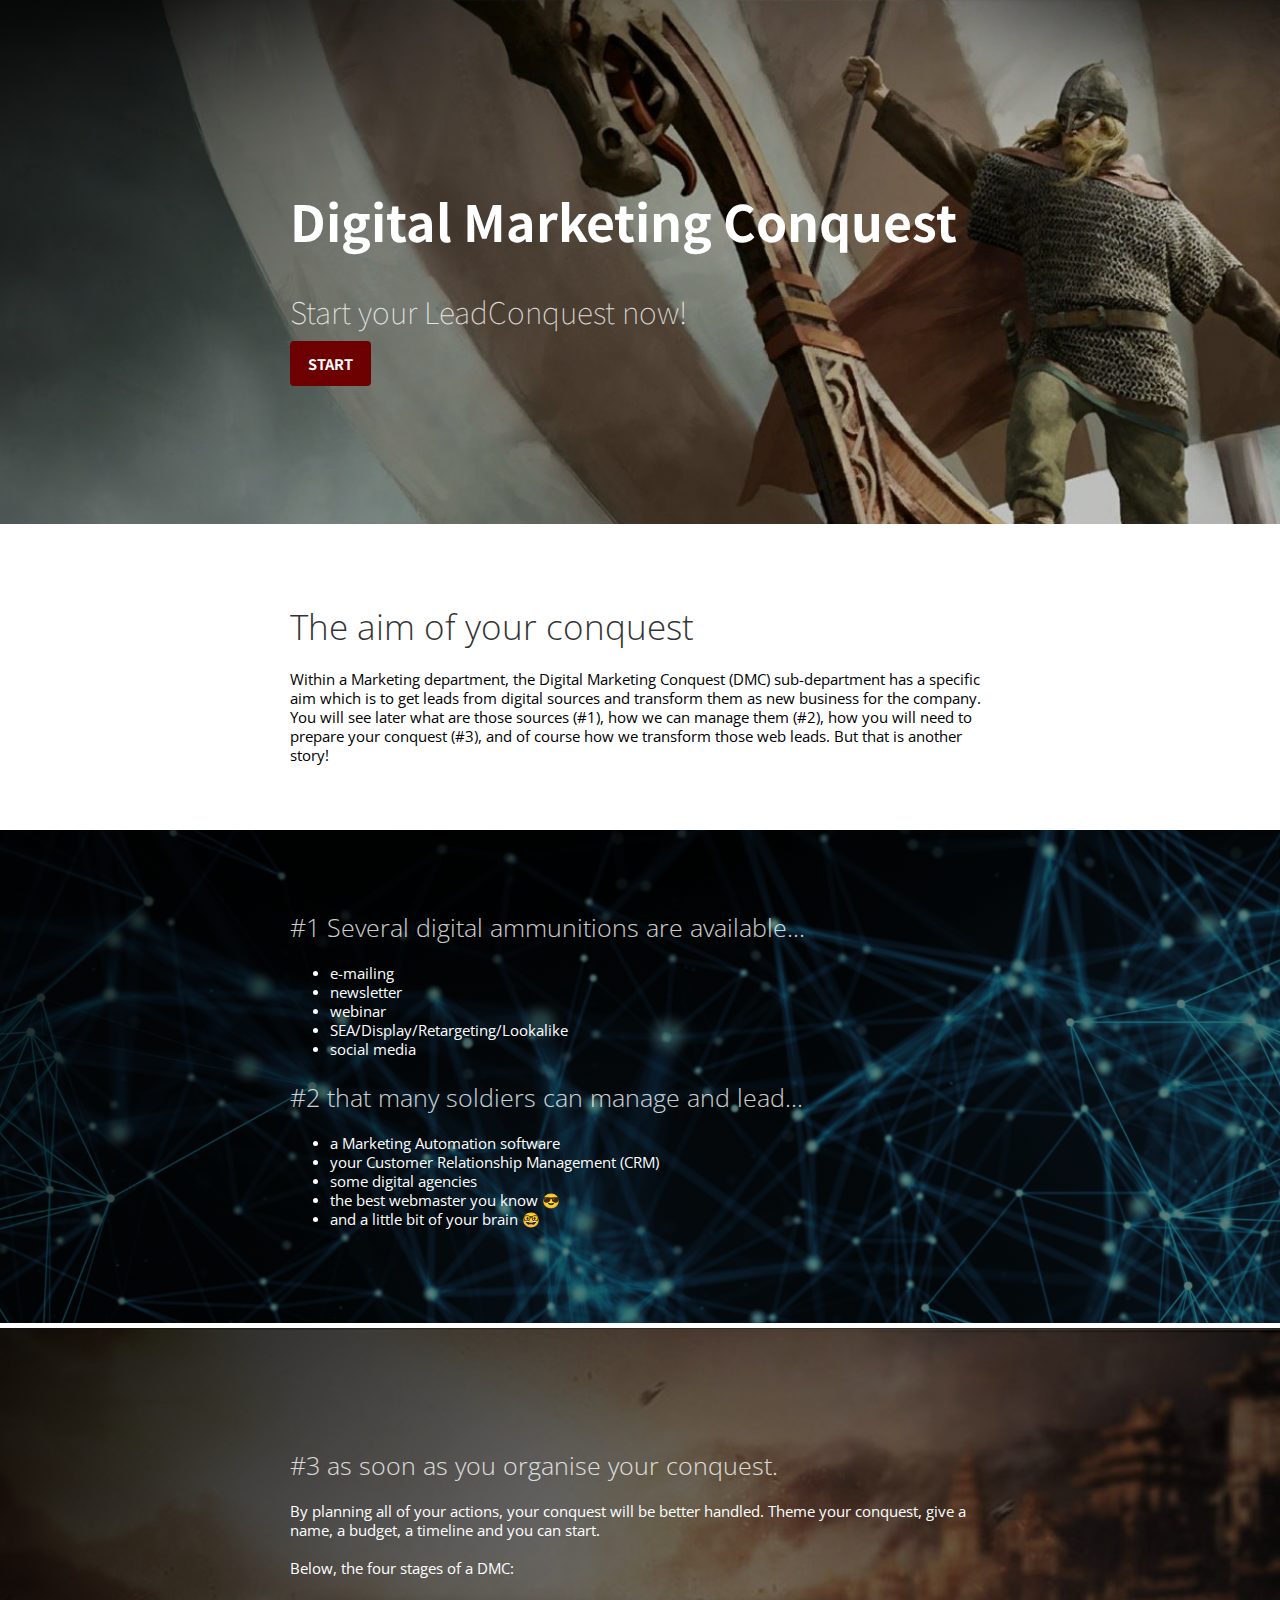
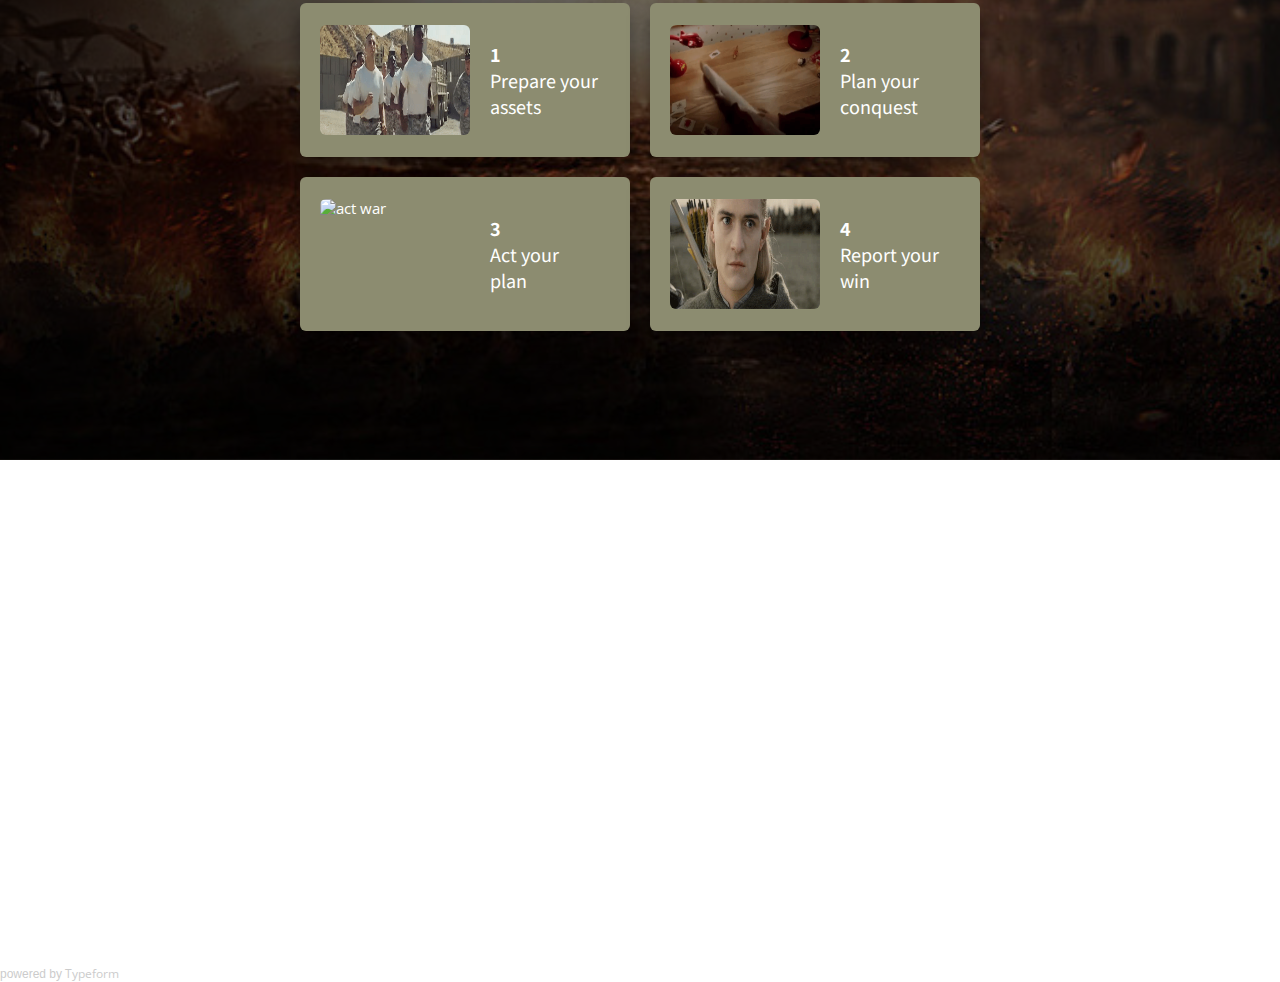
==== index.html @ 017928d8 "..." ====
<!DOCTYPE html>
<html>
	<head>
<!-- Global site tag (gtag.js) - Google Analytics -->
<script async src="https://www.googletagmanager.com/gtag/js?id=UA-130621157-1"></script>
<script>
  window.dataLayer = window.dataLayer || [];
  function gtag(){dataLayer.push(arguments);}
  gtag('js', new Date());

  gtag('config', 'UA-130621157-1');
</script>
		<link rel="shortcut icon" href="images/favicon.ico" type="image/x-icon">
		<link rel="icon" href="images/favicon.ico" type="image/x-icon">
		<title>LeadConquest</title>
		<meta charset="utf-8">
		<link rel="stylesheet" href="css/style.css">
	</head>
	<body>
	<div class="banner">
		<div class="container">
			<h1>Digital Marketing Conquest</h1>
			<h2>Start your LeadConquest now!</h2>
			<a href="#joinLeadConquest" class="button">START</a>
		</div>
	</div>
	<div class="banner-second">
		<div class="container">
		<h2>The aim of your conquest</h2>
		<p>
			Within a Marketing department, the Digital Marketing Conquest (DMC) sub-department has a specific aim which is to get leads from digital sources and transform them as new business for the company. 
			You will see later what are those sources (#1), how we can manage them (#2), how you will need to prepare your conquest (#3), and of course how we transform those web leads. But that is another story! 
		</p>
		</div>
	</div>
	<div class="banner-third">
		<div class="container">
		<h2>#1 Several digital ammunitions are available...</h2>
		<p>
			<ul>
				<li>
					e-mailing
				</li>
				<li>
					newsletter
				</li>
				<li>
					webinar
				</li>
				<li>
					SEA/Display/Retargeting/Lookalike
				</li>
				<li>
					social media
				</li>
			</ul>
		</p>
		<h2>#2 that many soldiers can manage and lead...</h2>
		<p>
			<ul>
				<li>
					a Marketing Automation software
				</li>
				<li>
					your Customer Relationship Management (CRM)
				</li>
				<li>
					some digital agencies
				</li>
				<li>
					the best webmaster you know 😎
				</li>
				<li>
					and a little bit of your brain 🤓
				</li>
			</ul>
		</p>
		<br>
		</div>
	</div>
	<div class="banner-fourth">
		<div class="container">
		<h2>#3 as soon as you organise your conquest. </h2>
		<p>
			By planning all of your actions, your conquest will be better handled. 
			Theme your conquest, give a name, a budget, a timeline and you can start.
			<br><br>Below, the four stages of a DMC:
		</p>
		<div class="cards">
		<div class="card">
			<img src="images/giphy_army.gif" alt="army soldiers" width="170" height="110">
			<h3><b>1</b><br>Prepare your assets</h3>
		</div>
		<div class="card">
			<img src="images/giphy_plan.gif" alt="map war" width="170" height="110">
			<h3><b>2</b><br>Plan your conquest</h3>
		</div>
		<div class="card">
			<img src="images/giphy_act.gif" alt="act war" width="170" height="110">
			<h3><b>3</b><br>Act your<br>plan</h3>
		</div>
		<div class="card">
			<img src="images/giphy_report.gif" alt="reporting" width="170" height="110">
			<h3><b>4</b><br>Report your win</h3>
		</div>
		</div>
		<br>
	</div>
	</div>
	<div id="joinLeadConquest">
		<div class="typeform-widget" data-url="https://steffinicolaides.typeform.com/to/j7Z5PM" style="width: 100%; height: 500px;">
		</div>
		<script> (function() { var qs,js,q,s,d=document, gi=d.getElementById, ce=d.createElement, gt=d.getElementsByTagName, id="typef_orm", b="https://embed.typeform.com/"; if(!gi.call(d,id)) { js=ce.call(d,"script"); js.id=id; js.src=b+"embed.js"; q=gt.call(d,"script")[0]; q.parentNode.insertBefore(js,q) } })()
		</script>
		<div style="font-family: Sans-Serif;font-size: 12px;color: #999;opacity: 0.5; padding-top: 5px;"> powered by <a href="https://admin.typeform.com/signup?utm_campaign=j7Z5PM&utm_source=typeform.com-12942744-Basic&utm_medium=typeform&utm_content=typeform-embedded-poweredbytypeform&utm_term=EN" style="color: #999" target="_blank">Typeform</a>
		</div>
	</div>
	</body>
</html>
---- css/style.css ----
@import url("https://fonts.googleapis.com/css?family=Lora|Noto+Sans+TC|Roboto|Open+Sans");
@import url("components/container.css");
@import url("components/avatar.css");
@import url("components/button.css");
@import url("components/banner.css");
@import url("components/card.css");

body{
	font-family: 'Open Sans', sans-serif;
	font-size: 14.5px;
	margin: 0px;
}
h1, h2, h3{
	font-family: 'Noto Sans TC', sans-serif;
	font-weight: bold;
}
h3{
	font-size: 20px;
}
a{
	text-decoration: none;
	font-family: 'Open Sans', sans-serif;
}
p{
	font-family: 'Open Sans', sans-serif;
}
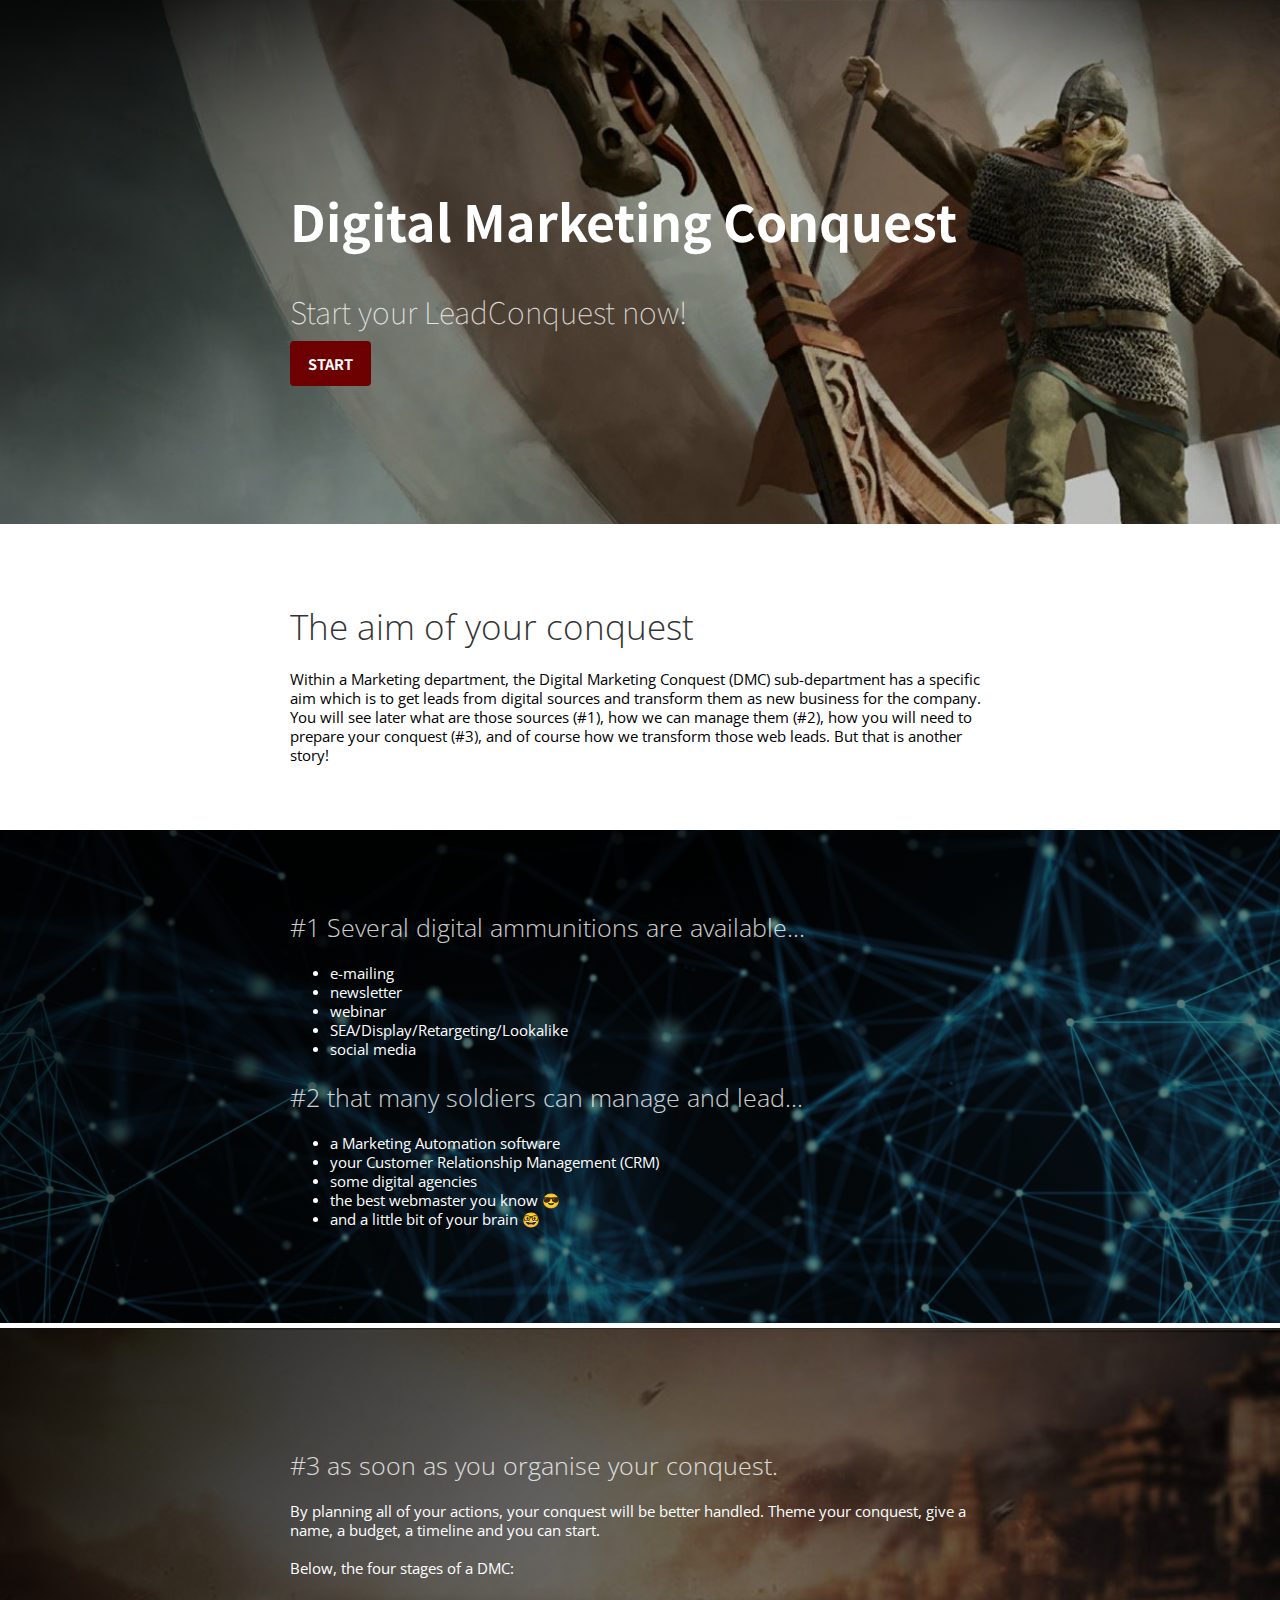
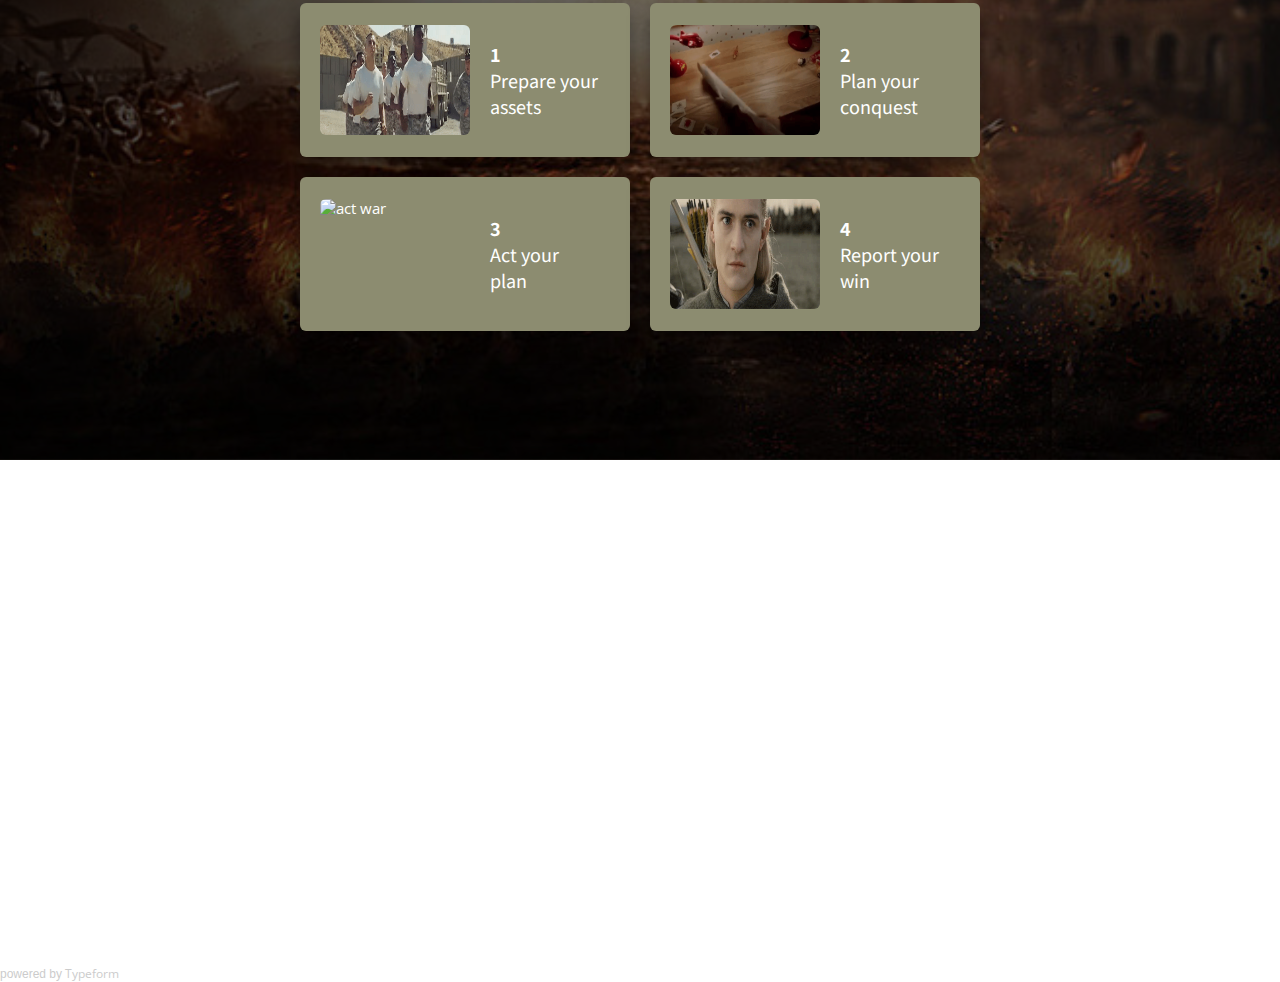
==== commit 80a2daf7: "GA" ====
--- a/index.html
+++ b/index.html
@@ -9,6 +9,8 @@
   gtag('js', new Date());
 
   gtag('config', 'UA-130621157-1');
+</script>
+
 </script>
 		<link rel="shortcut icon" href="images/favicon.ico" type="image/x-icon">
 		<link rel="icon" href="images/favicon.ico" type="image/x-icon">
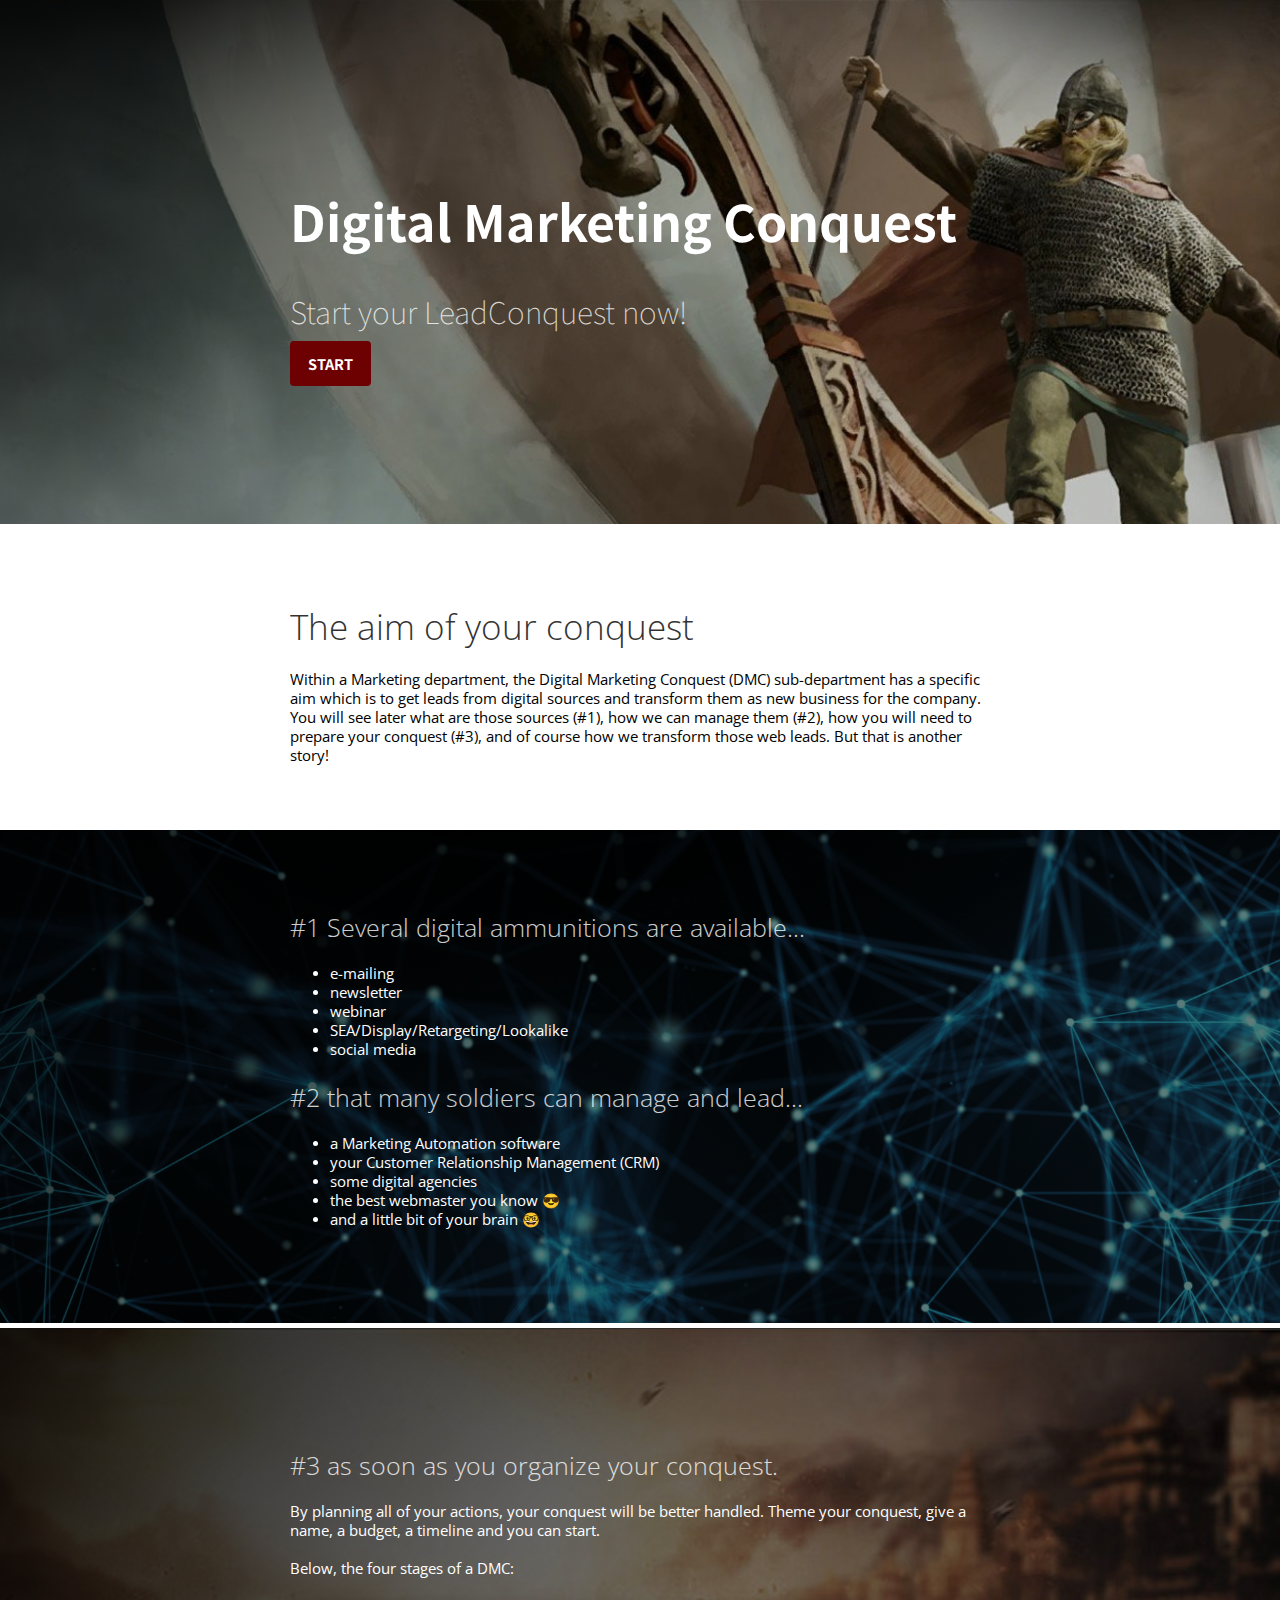
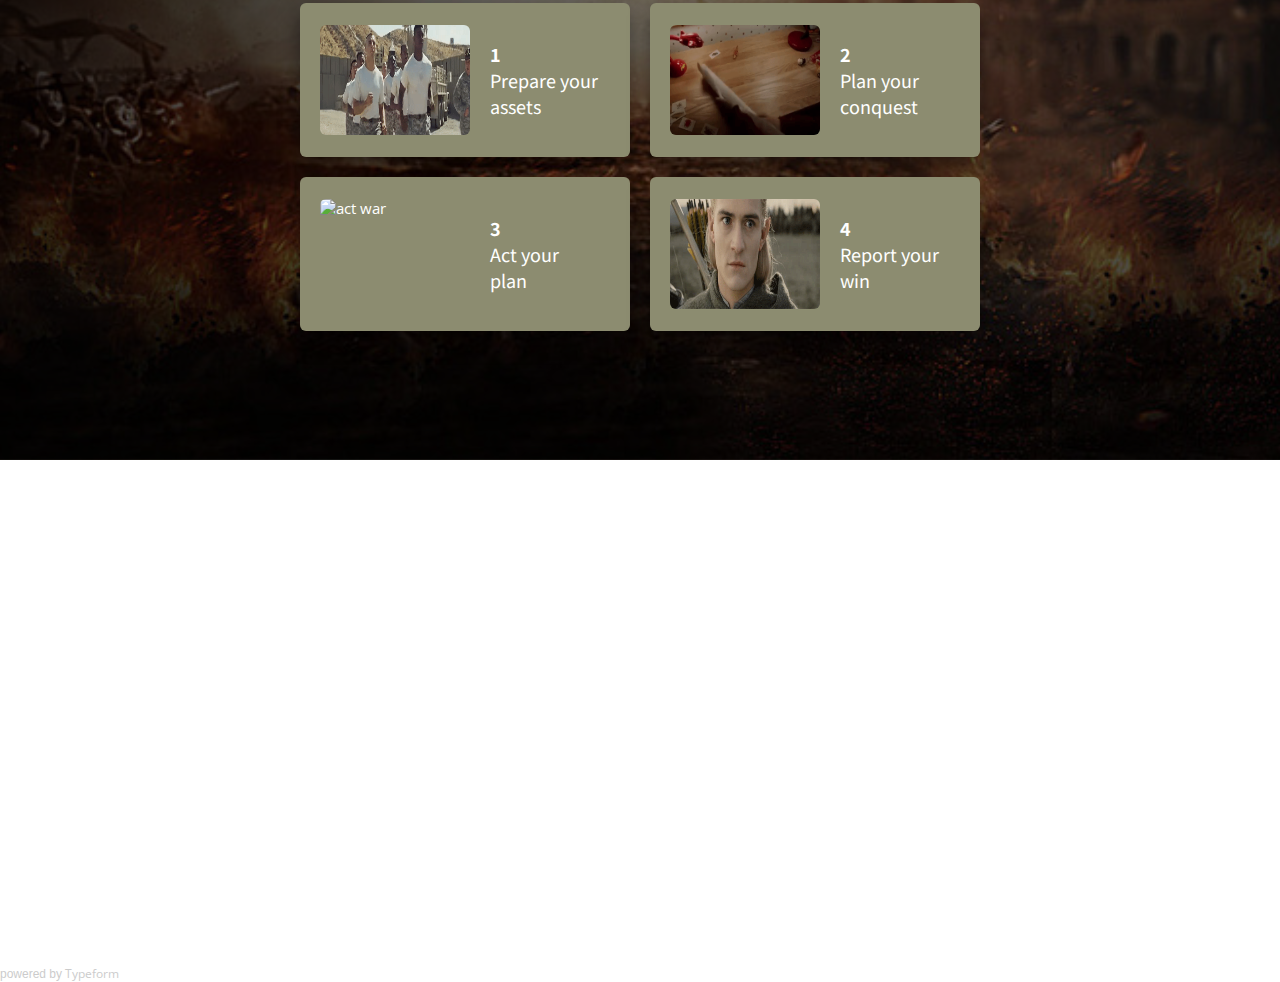
==== commit 73db2122: "test" ====
--- a/index.html
+++ b/index.html
@@ -30,8 +30,8 @@
 		<div class="container">
 		<h2>The aim of your conquest</h2>
 		<p>
-			Within a Marketing department, the Digital Marketing Conquest (DMC) sub-department has a specific aim which is to get leads from digital sources and transform them as new business for the company. 
-			You will see later what are those sources (#1), how we can manage them (#2), how you will need to prepare your conquest (#3), and of course how we transform those web leads. But that is another story! 
+			Within a Marketing department, the Digital Marketing Conquest (DMC) sub-department has a specific aim which is to get leads from digital sources and transform them as new business for the company.
+			You will see later what are those sources (#1), how we can manage them (#2), how you will need to prepare your conquest (#3), and of course how we transform those web leads. But that is another story!
 		</p>
 		</div>
 	</div>
@@ -82,9 +82,9 @@
 	</div>
 	<div class="banner-fourth">
 		<div class="container">
-		<h2>#3 as soon as you organise your conquest. </h2>
+		<h2>#3 as soon as you organize your conquest. </h2>
 		<p>
-			By planning all of your actions, your conquest will be better handled. 
+			By planning all of your actions, your conquest will be better handled.
 			Theme your conquest, give a name, a budget, a timeline and you can start.
 			<br><br>Below, the four stages of a DMC:
 		</p>
@@ -118,4 +118,4 @@
 		</div>
 	</div>
 	</body>
-</html>+</html>
--- a/css/style.css
+++ b/css/style.css
@@ -23,4 +23,4 @@
 }
 p{
 	font-family: 'Open Sans', sans-serif;
-}+}
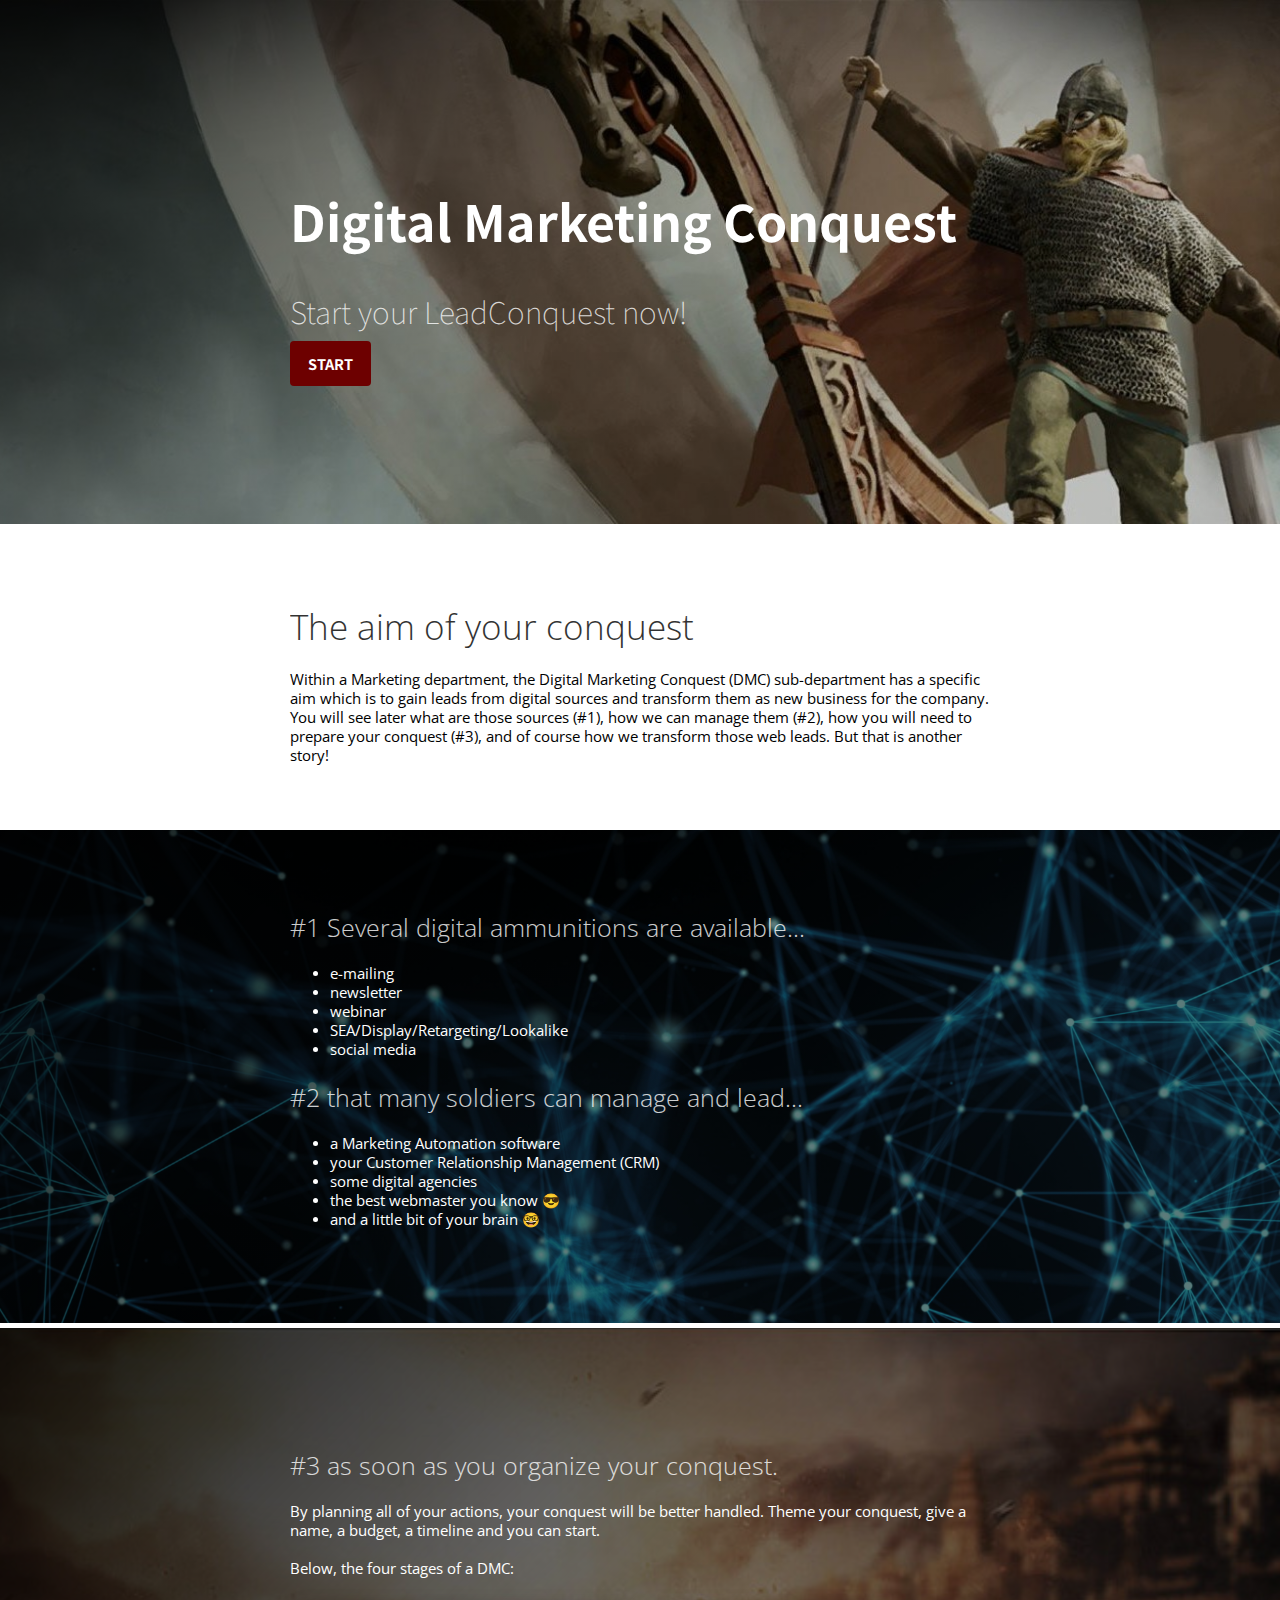
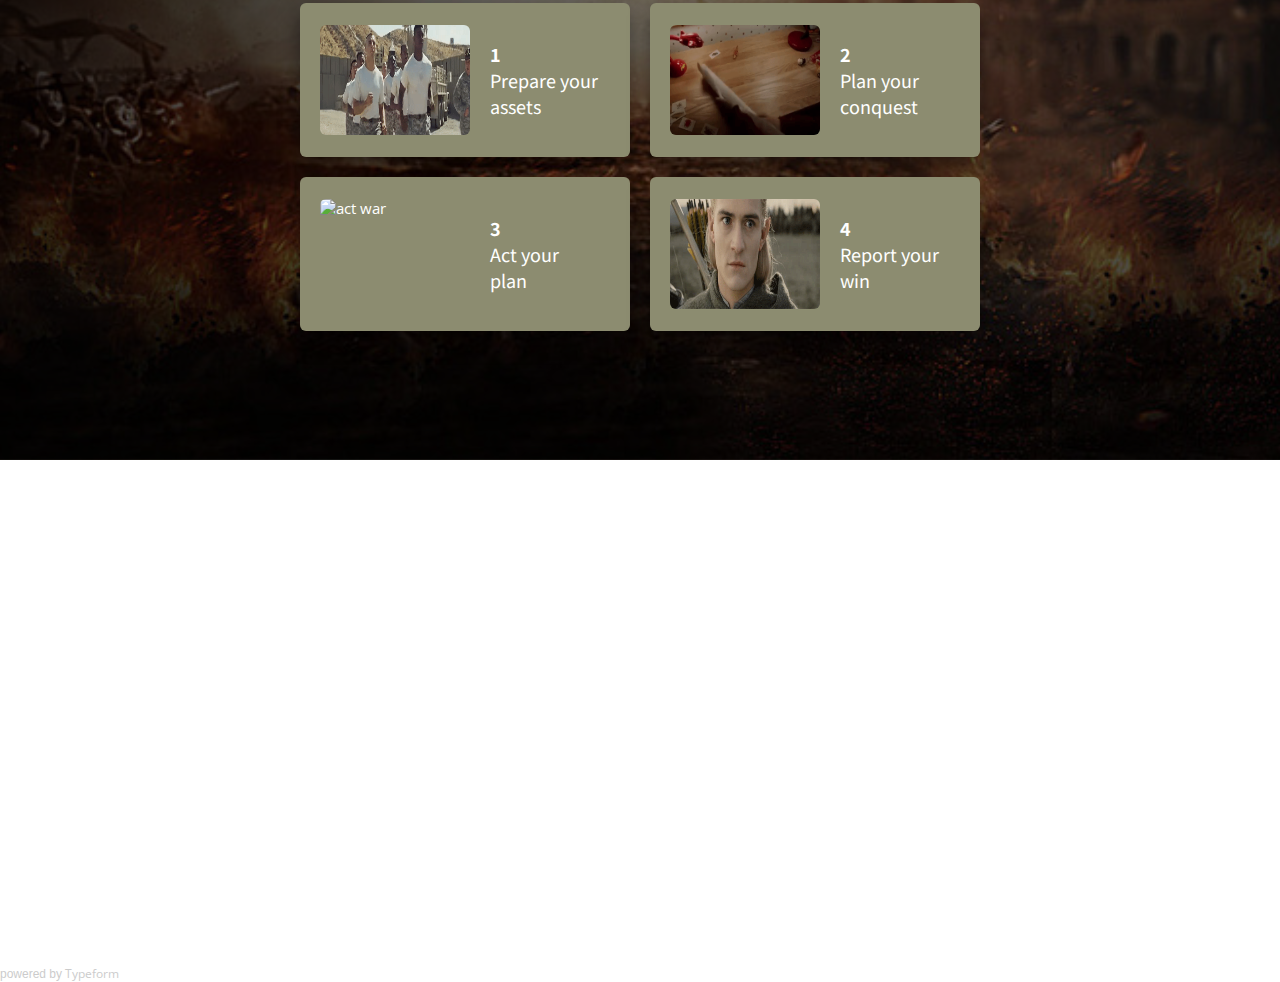
==== commit b9aadaf3: "text" ====
--- a/index.html
+++ b/index.html
@@ -30,7 +30,7 @@
 		<div class="container">
 		<h2>The aim of your conquest</h2>
 		<p>
-			Within a Marketing department, the Digital Marketing Conquest (DMC) sub-department has a specific aim which is to get leads from digital sources and transform them as new business for the company.
+			Within a Marketing department, the Digital Marketing Conquest (DMC) sub-department has a specific aim which is to gain leads from digital sources and transform them as new business for the company.
 			You will see later what are those sources (#1), how we can manage them (#2), how you will need to prepare your conquest (#3), and of course how we transform those web leads. But that is another story!
 		</p>
 		</div>
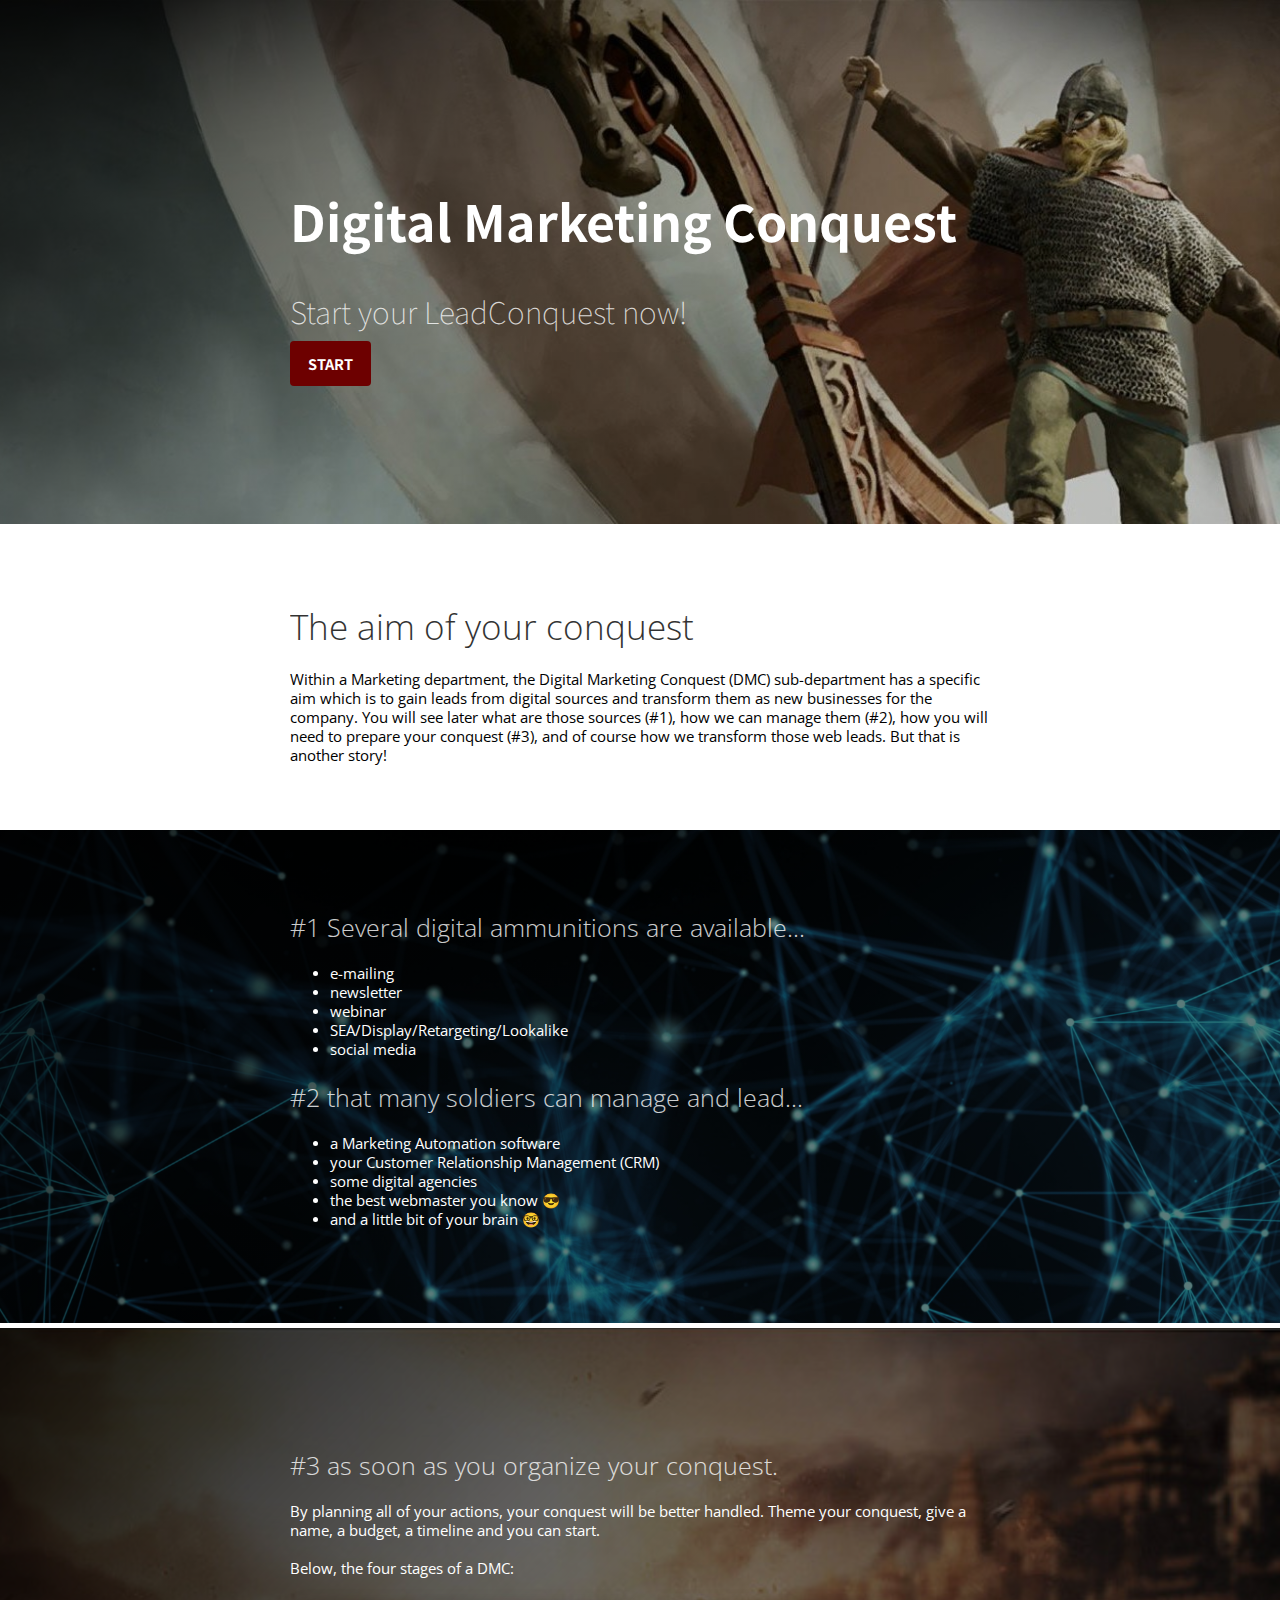
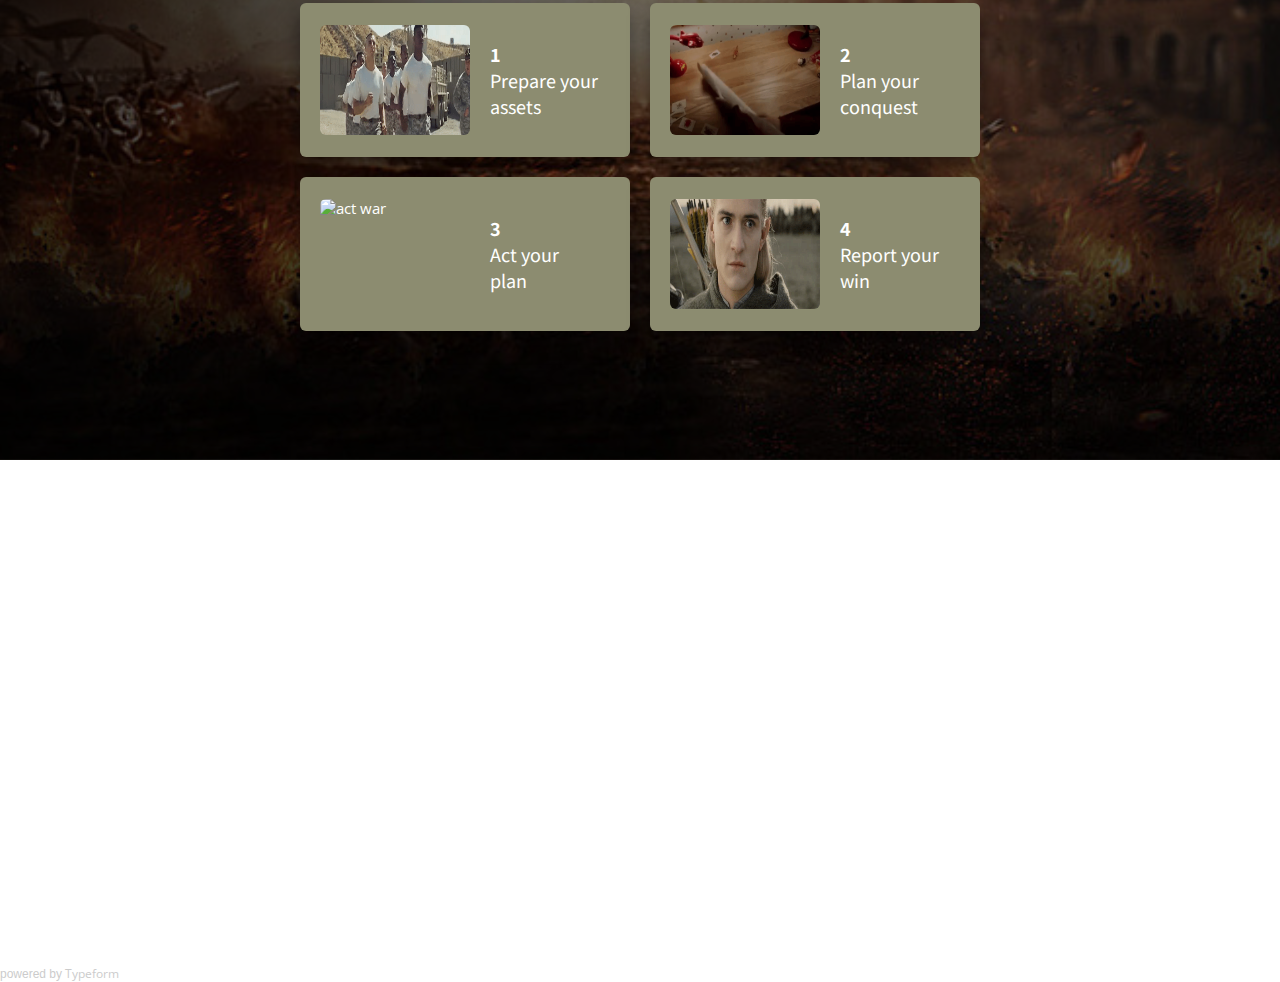
==== commit 1db3c2b2: "Update index.html" ====
--- a/index.html
+++ b/index.html
@@ -30,7 +30,7 @@
 		<div class="container">
 		<h2>The aim of your conquest</h2>
 		<p>
-			Within a Marketing department, the Digital Marketing Conquest (DMC) sub-department has a specific aim which is to gain leads from digital sources and transform them as new business for the company.
+			Within a Marketing department, the Digital Marketing Conquest (DMC) sub-department has a specific aim which is to gain leads from digital sources and transform them as new businesses for the company.
 			You will see later what are those sources (#1), how we can manage them (#2), how you will need to prepare your conquest (#3), and of course how we transform those web leads. But that is another story!
 		</p>
 		</div>
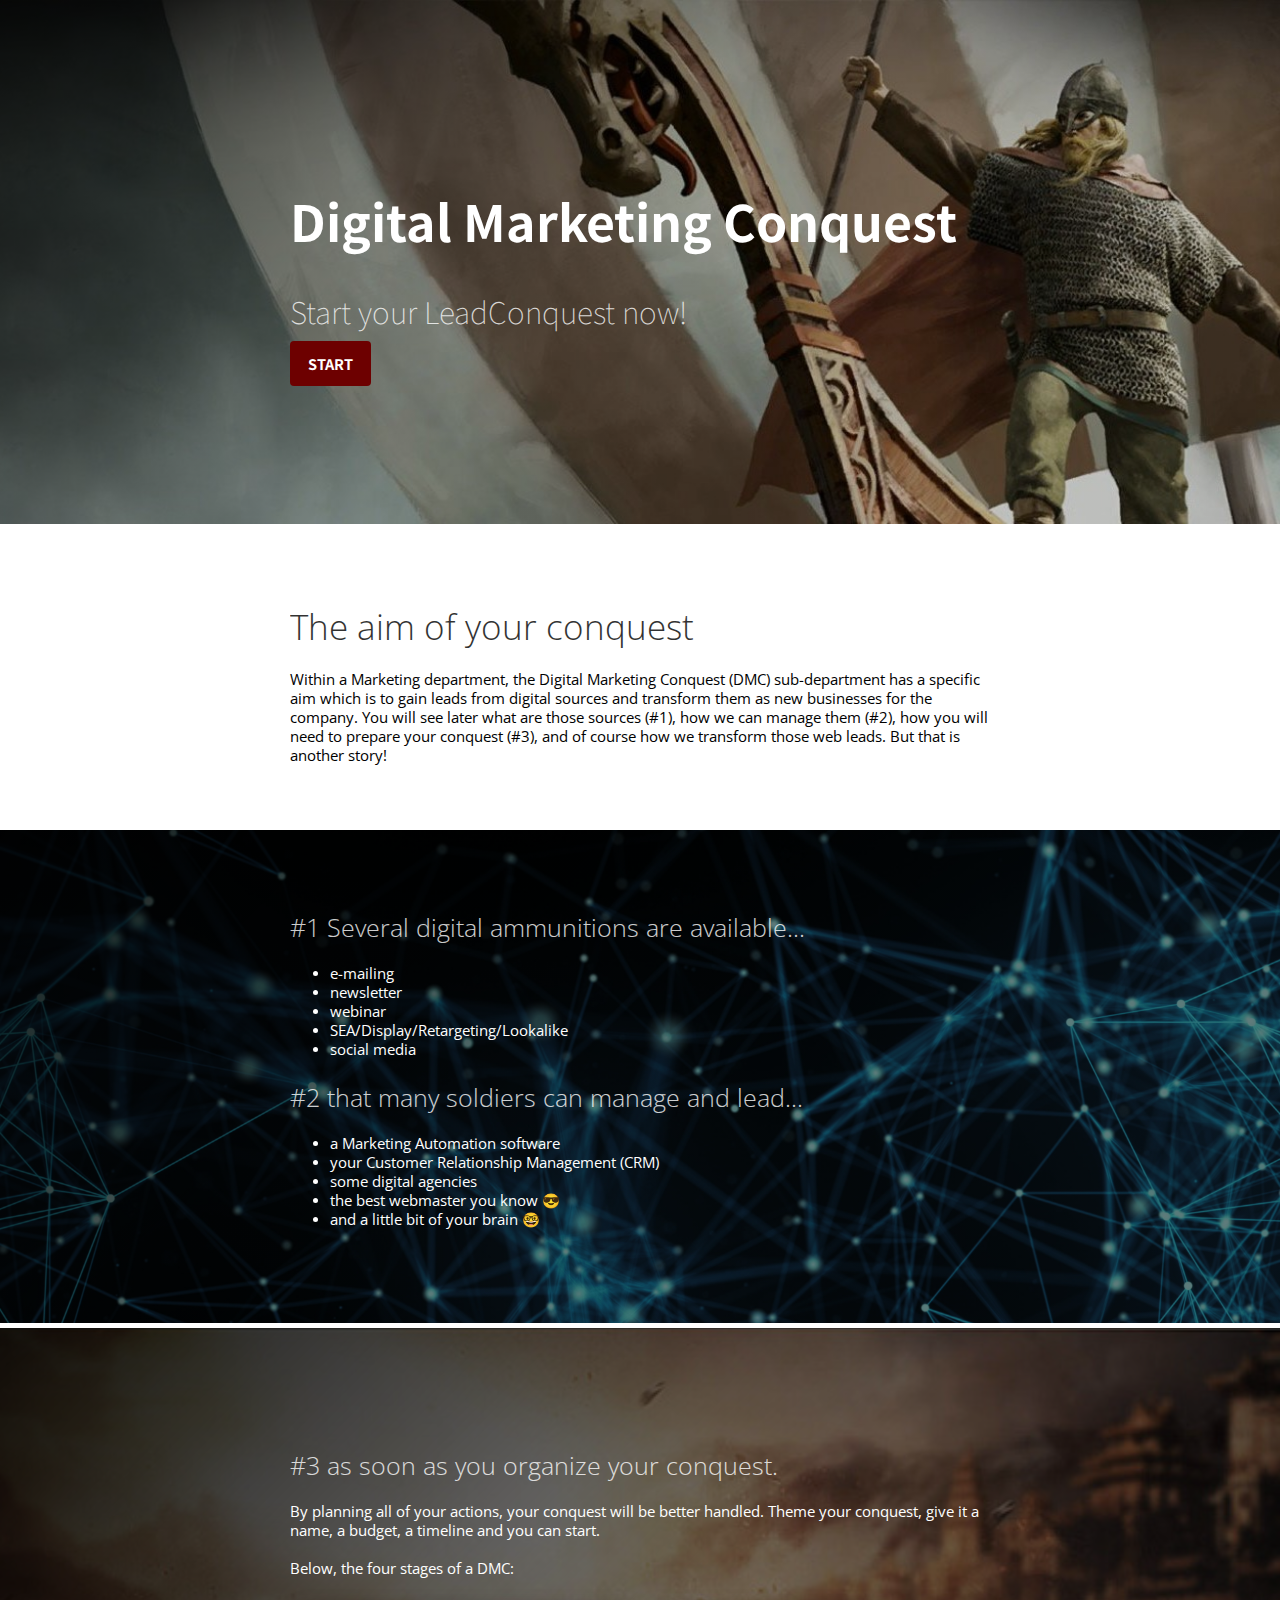
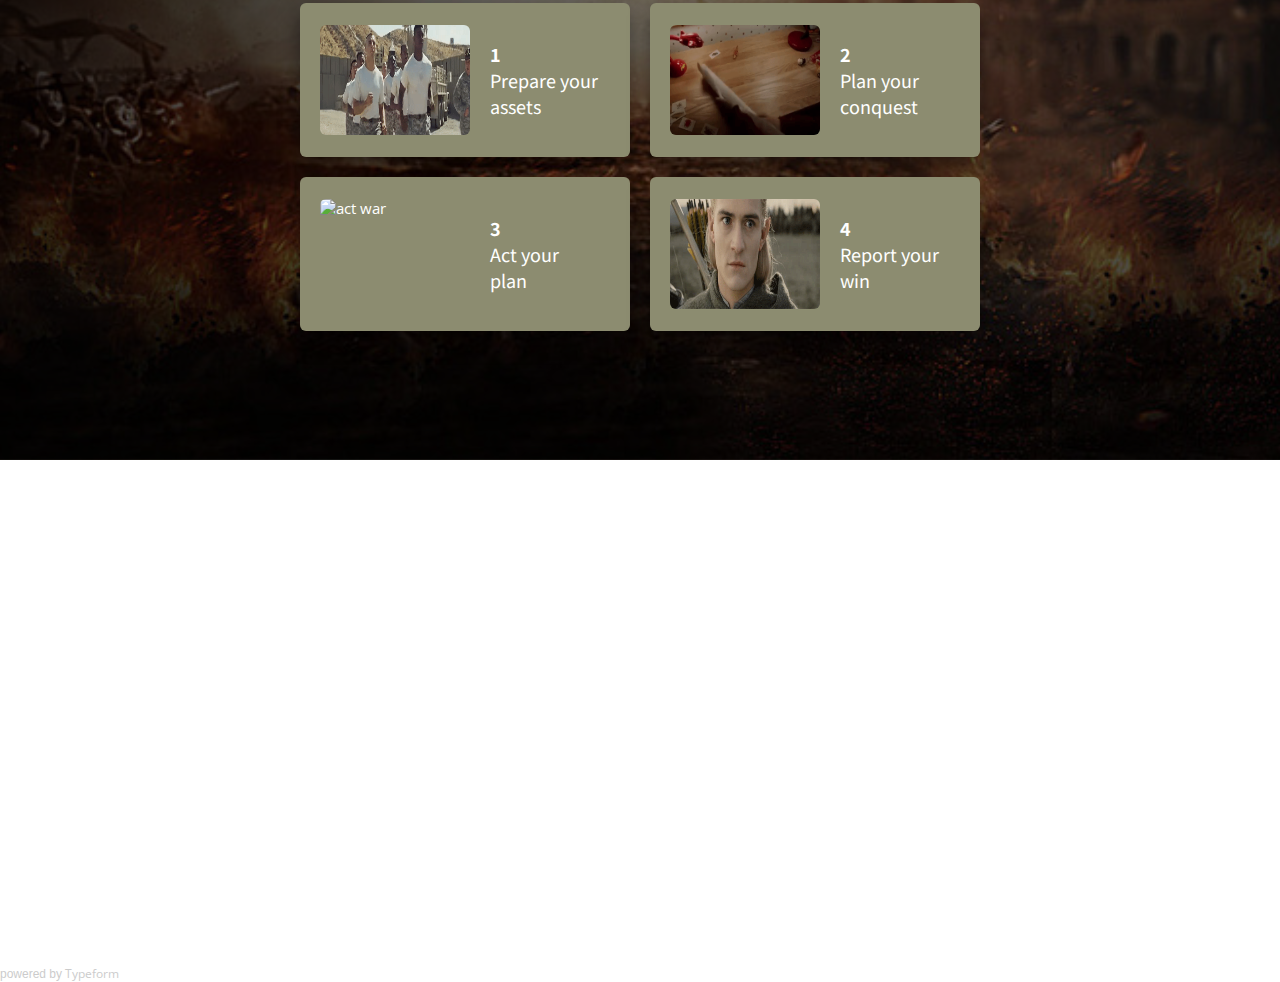
==== commit 09f91940: "Update index.html" ====
--- a/index.html
+++ b/index.html
@@ -85,7 +85,7 @@
 		<h2>#3 as soon as you organize your conquest. </h2>
 		<p>
 			By planning all of your actions, your conquest will be better handled.
-			Theme your conquest, give a name, a budget, a timeline and you can start.
+			Theme your conquest, give it a name, a budget, a timeline and you can start.
 			<br><br>Below, the four stages of a DMC:
 		</p>
 		<div class="cards">
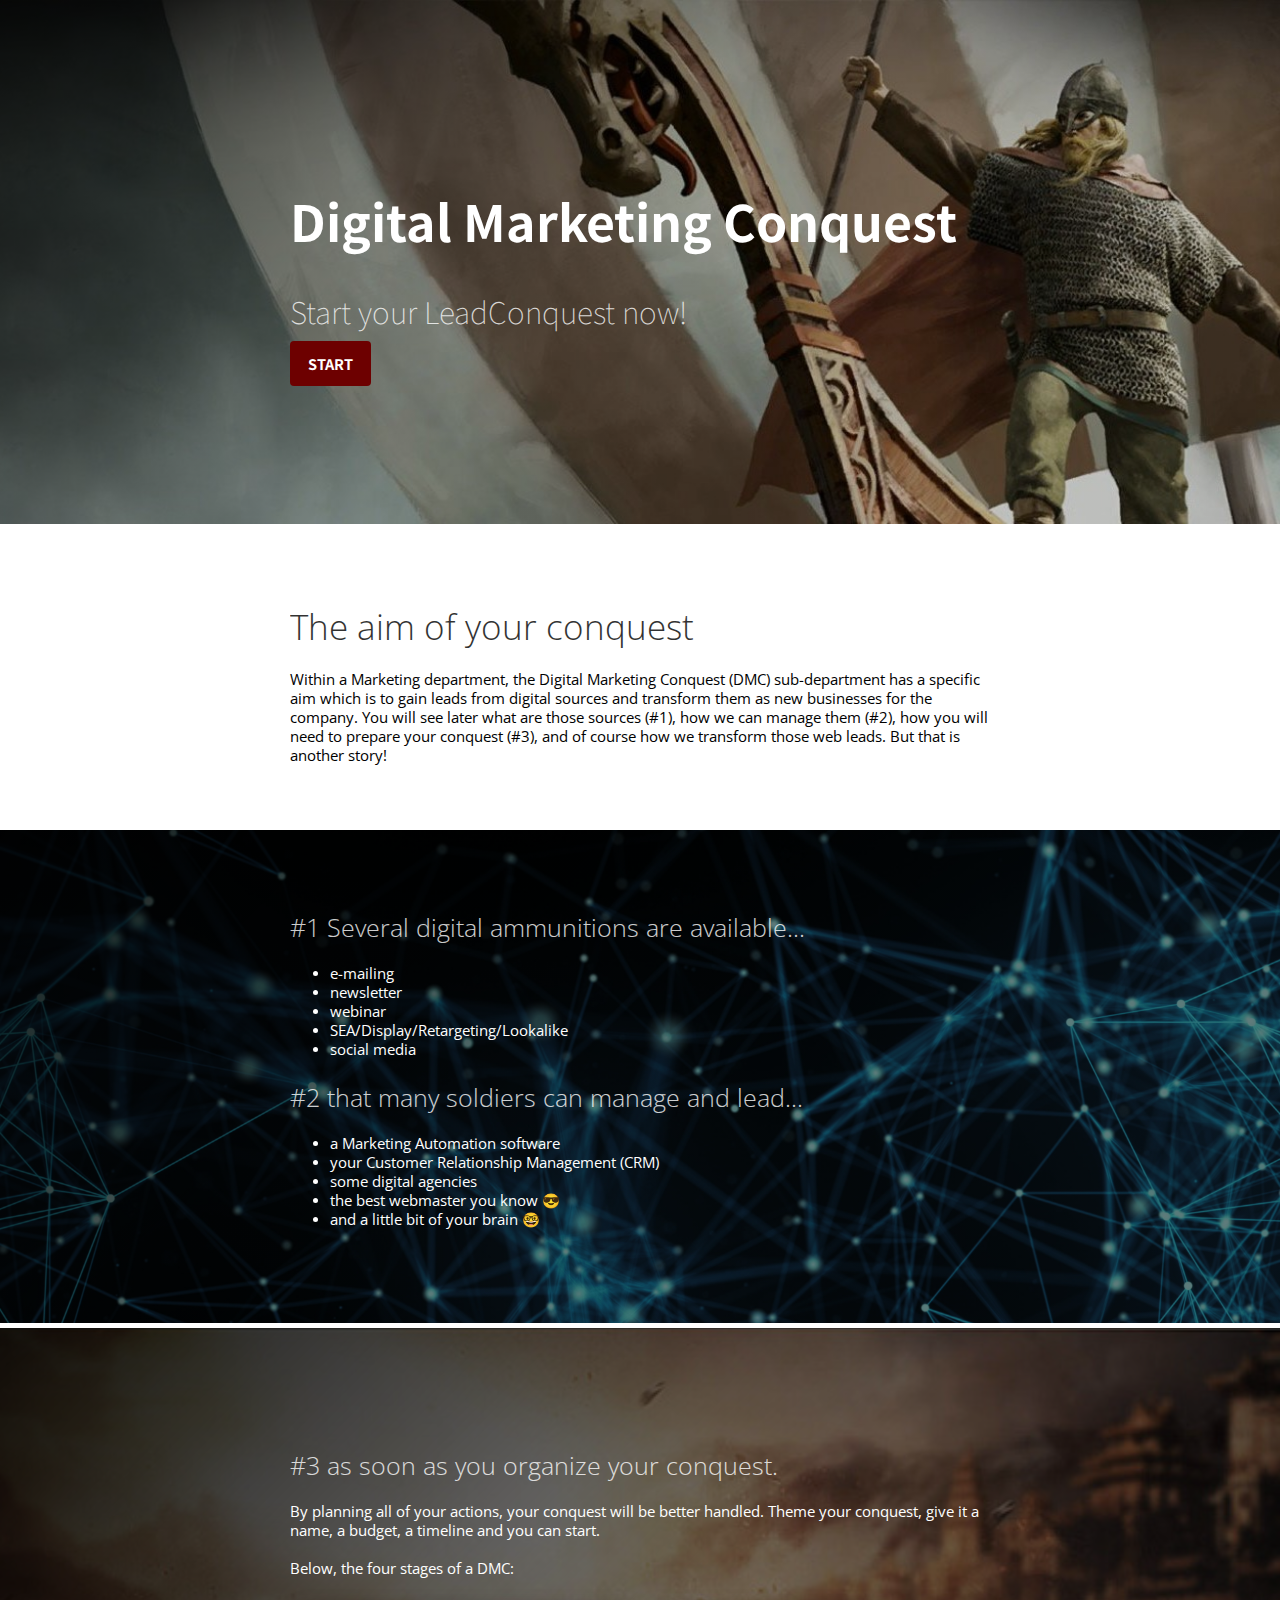
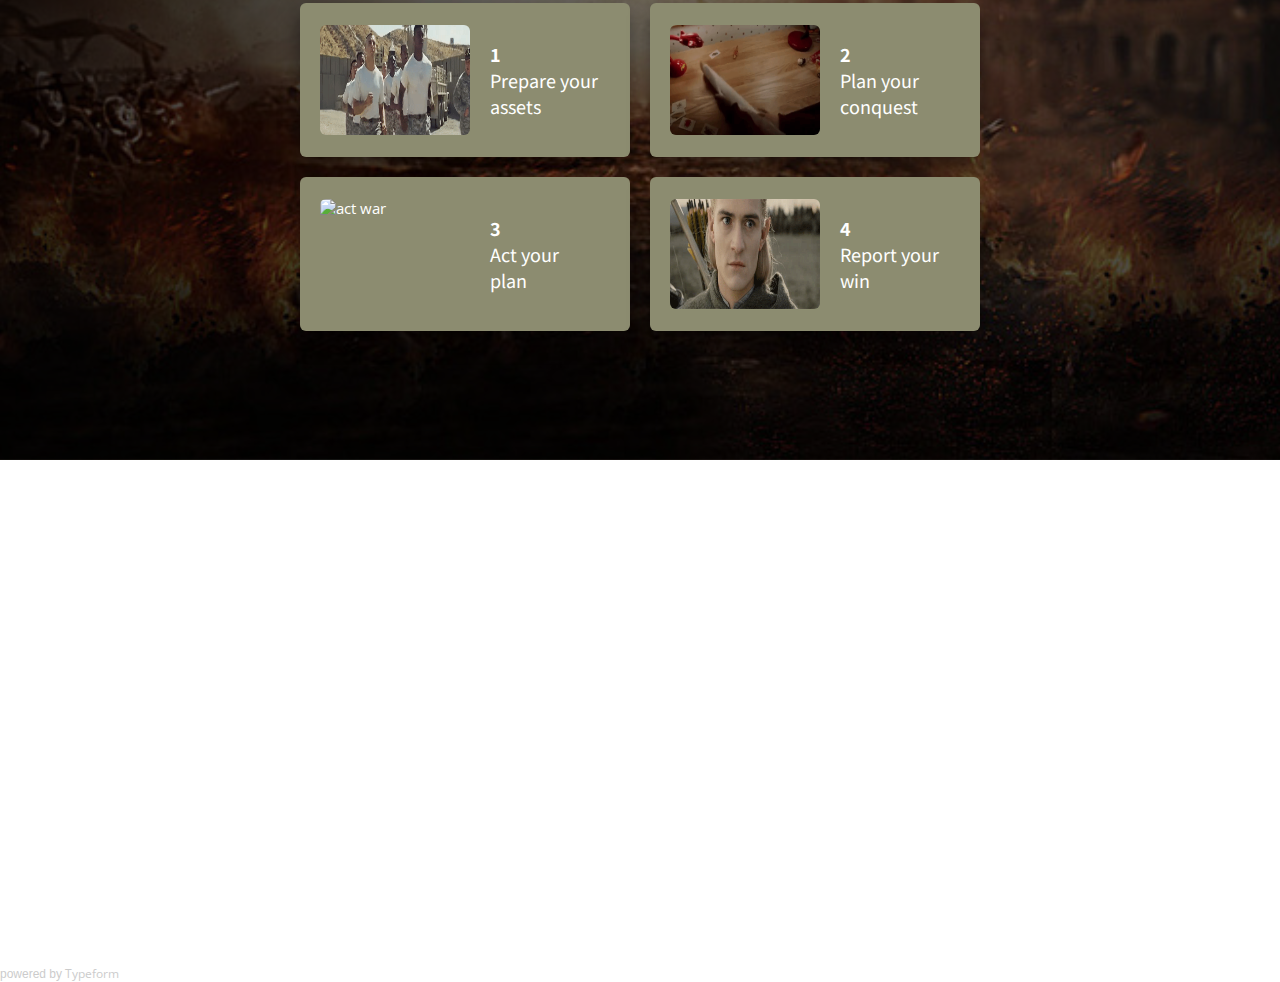
==== commit 359bdce1: "Update index.html" ====
--- a/index.html
+++ b/index.html
@@ -7,7 +7,6 @@
   window.dataLayer = window.dataLayer || [];
   function gtag(){dataLayer.push(arguments);}
   gtag('js', new Date());
-
   gtag('config', 'UA-130621157-1');
 </script>
 
